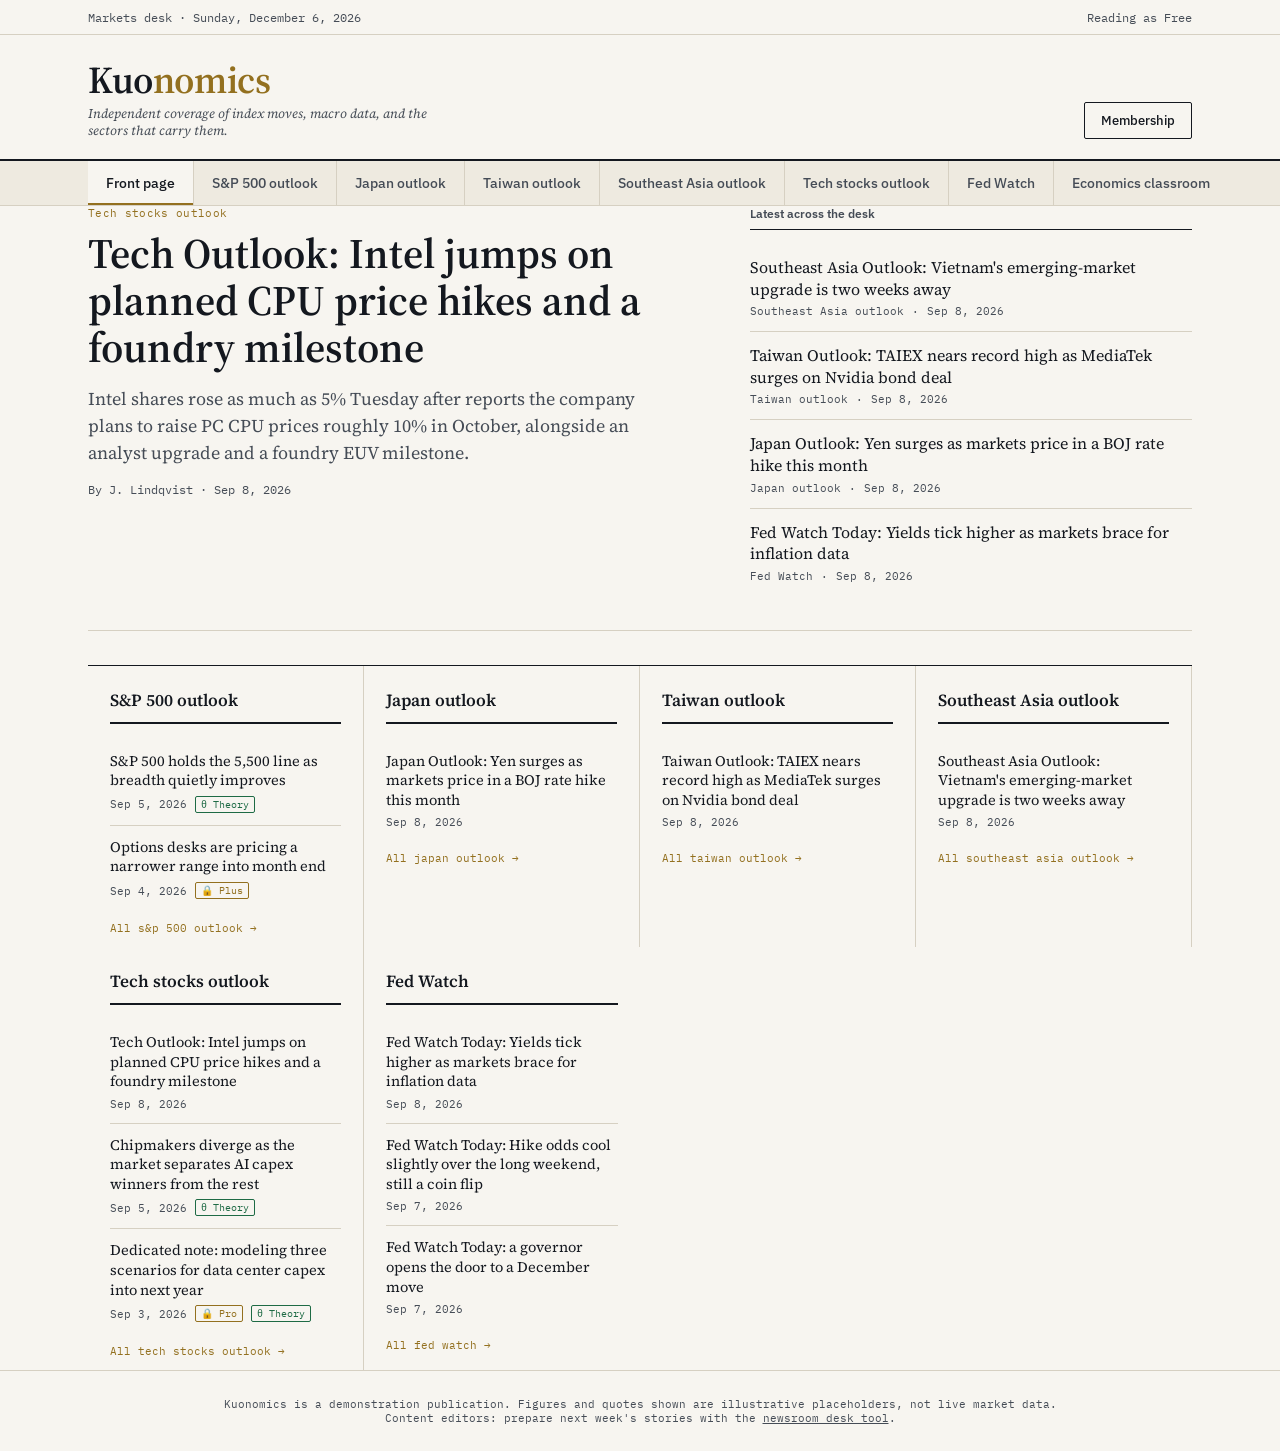
==== index.html @ 68ad66d8 "show the stock price for a company" ====
<!DOCTYPE html>
<html lang="en">
<head>
<meta charset="UTF-8">
<meta name="viewport" content="width=device-width, initial-scale=1.0">
<title>Kuonomics — Markets &amp; Macro</title>
<link rel="preconnect" href="https://fonts.googleapis.com">
<link href="https://fonts.googleapis.com/css2?family=Source+Serif+4:ital,opsz,wght@0,8..60,400;0,8..60,500;0,8..60,600;1,8..60,400&family=IBM+Plex+Sans:wght@400;500;600&family=IBM+Plex+Mono:wght@400;500&display=swap" rel="stylesheet">
<link rel="stylesheet" href="assets/css/styles.css">
</head>
<body>
<div class="topline">
  <div class="wrap">
    <span id="clockLine">Markets desk</span>
    <span id="memberLine">Reading as Free</span>
  </div>
</div>
<header class="masthead">
  <div class="wrap">
    <div>
      <div class="wordmark" onclick="goHome()">Kuo<span>nomics</span></div>
      <div class="tagline">Independent coverage of index moves, macro data, and the sectors that carry them.</div>
    </div>
    <div class="mast-actions">
      <button class="btn" onclick="goView('membership')">Membership</button>
    </div>
  </div>
</header>
<nav class="sections">
  <div class="wrap" id="sectionNav"></div>
</nav>
<main class="wrap" id="app"></main>
<footer>
  Kuonomics is a demonstration publication. Figures and quotes shown are illustrative placeholders, not live market data.
  <br>Content editors: prepare next week's stories with the <a href="admin/index.html">newsroom desk tool</a>.
</footer>
<script src="assets/js/config.js"></script>
<script src="assets/js/theories.js"></script>
<script src="assets/js/content.js"></script>
<script src="assets/js/utils.js"></script>
<script src="assets/js/fed-history-data.js"></script>
<script src="assets/js/sp500-history-data.js"></script>
<script src="assets/js/market-history-data.js"></script>
<script src="assets/js/charts.js"></script>
<script src="assets/js/render.js"></script>
<script src="assets/js/app.js"></script>
</body>
</html>
---- assets/css/styles.css ----
:root{
    --ink:#14181F;
    --ink-soft:#454C56;
    --paper:#F7F5F0;
    --paper-dim:#EEEAE0;
    --rule:#D6D0C2;
    --gain:#1E6B45;
    --loss:#A93A2E;
    --gold:#93701F;
    --gold-fill:#F1E4C2;
    --font-serif:'Source Serif 4', Georgia, serif;
    --font-sans:'IBM Plex Sans', -apple-system, sans-serif;
    --font-mono:'IBM Plex Mono', monospace;
  }
  *{box-sizing:border-box;}
  html{scroll-behavior:smooth;}
  body{
    margin:0;
    background:var(--paper);
    color:var(--ink);
    font-family:var(--font-sans);
    -webkit-font-smoothing:antialiased;
  }
  a{color:inherit;}
  ::selection{background:var(--gold-fill); color:var(--ink);}
  @media (prefers-reduced-motion: reduce){
    *{animation-duration:0.001ms !important; transition-duration:0.001ms !important;}
  }

  .wrap{max-width:1160px; margin:0 auto; padding:0 28px;}

  /* ---- masthead ---- */
  .topline{
    border-bottom:1px solid var(--rule);
    font-family:var(--font-mono);
    font-size:12px;
    color:var(--ink-soft);
  }
  .topline .wrap{display:flex; justify-content:space-between; align-items:center; height:34px;}
  .masthead{
    border-bottom:2px solid var(--ink);
    padding:26px 0 20px;
  }
  .masthead .wrap{display:flex; justify-content:space-between; align-items:flex-end; gap:24px; flex-wrap:wrap;}
  .wordmark{
    font-family:var(--font-serif);
    font-weight:600;
    font-size:38px;
    letter-spacing:-0.01em;
    line-height:1;
    cursor:pointer;
  }
  .wordmark span{color:var(--gold);}
  .tagline{
    font-size:13px;
    color:var(--ink-soft);
    margin-top:6px;
    max-width:360px;
    font-style:italic;
    font-family:var(--font-serif);
  }
  .mast-actions{display:flex; gap:10px; align-items:center;}
  .btn{
    font-family:var(--font-sans);
    font-size:13px;
    font-weight:500;
    padding:9px 16px;
    border:1px solid var(--ink);
    background:transparent;
    color:var(--ink);
    cursor:pointer;
    border-radius:2px;
  }
  .btn:hover{background:var(--ink); color:var(--paper);}
  .btn.solid{background:var(--ink); color:var(--paper);}
  .btn.solid:hover{background:var(--ink-soft);}
  .btn.gold{border-color:var(--gold); color:var(--gold);}
  .btn.gold:hover{background:var(--gold); color:var(--paper);}
  .btn:focus-visible, a:focus-visible, select:focus-visible, input:focus-visible, textarea:focus-visible{
    outline:2px solid var(--gold); outline-offset:2px;
  }

  /* ---- nav ---- */
  nav.sections{
    border-bottom:1px solid var(--rule);
    background:var(--paper-dim);
  }
  nav.sections .wrap{display:flex; gap:0; overflow-x:auto;}
  nav.sections button{
    font-family:var(--font-sans);
    font-size:13.5px;
    font-weight:500;
    color:var(--ink-soft);
    background:none;
    border:none;
    border-right:1px solid var(--rule);
    padding:13px 18px;
    cursor:pointer;
    white-space:nowrap;
  }
  nav.sections button:last-child{border-right:none;}
  nav.sections button:hover{color:var(--ink); background:var(--paper);}
  nav.sections button.active{color:var(--ink); background:var(--paper); box-shadow:inset 0 -2px 0 var(--gold);}

  main{padding:36px 0 80px;}

  /* ---- hero ---- */
  .hero{
    display:grid;
    grid-template-columns:1.4fr 1fr;
    gap:44px;
    padding-bottom:34px;
    border-bottom:1px solid var(--rule);
    margin-bottom:34px;
  }
  .kicker{
    font-family:var(--font-mono);
    font-size:11px;
    letter-spacing:0.03em;
    color:var(--gold);
    margin-bottom:10px;
  }
  .hero h1{
    font-family:var(--font-serif);
    font-size:42px;
    line-height:1.12;
    font-weight:600;
    margin:0 0 14px;
    cursor:pointer;
  }
  .hero h1:hover{text-decoration:underline; text-decoration-color:var(--rule);}
  .dek{
    font-family:var(--font-serif);
    font-size:18px;
    line-height:1.5;
    color:var(--ink-soft);
    margin:0 0 16px;
    max-width:62ch;
  }
  .byline{
    font-family:var(--font-mono);
    font-size:11.5px;
    color:var(--ink-soft);
  }
  .side-list{display:flex; flex-direction:column;}
  .side-list h2{
    font-family:var(--font-sans);
    font-size:12px;
    font-weight:600;
    color:var(--ink-soft);
    margin:0 0 14px;
    padding-bottom:8px;
    border-bottom:1px solid var(--ink);
  }
  .side-item{
    padding:13px 0;
    border-bottom:1px solid var(--rule);
    cursor:pointer;
  }
  .side-item:last-child{border-bottom:none;}
  .side-item .headline{
    font-family:var(--font-serif);
    font-size:16px;
    line-height:1.35;
    margin:0 0 4px;
  }
  .side-item:hover .headline{text-decoration:underline; text-decoration-color:var(--rule);}
  .meta-row{display:flex; align-items:center; gap:8px; font-family:var(--font-mono); font-size:10.5px; color:var(--ink-soft);}

  .lock-tag{
    display:inline-flex; align-items:center; gap:4px;
    font-family:var(--font-mono); font-size:10px;
    color:var(--gold); border:1px solid var(--gold); border-radius:2px;
    padding:1px 5px;
  }

  /* ---- section grid ---- */
  .section-grid{
    display:grid;
    grid-template-columns:repeat(4, 1fr);
    gap:0;
    border-top:1px solid var(--ink);
  }
  .section-col{
    padding:22px 22px 8px;
    border-right:1px solid var(--rule);
  }
  .section-col:last-child{border-right:none;}
  .section-col h3{
    font-family:var(--font-serif);
    font-size:17px;
    font-weight:600;
    margin:0 0 16px;
    padding-bottom:10px;
    border-bottom:2px solid var(--ink);
    cursor:pointer;
  }
  .section-col h3:hover{color:var(--gold);}
  .col-item{padding:12px 0; border-bottom:1px solid var(--rule); cursor:pointer;}
  .col-item:last-of-type{border-bottom:none;}
  .col-item .headline{font-family:var(--font-serif); font-size:14.5px; line-height:1.35; margin:0 0 5px;}
  .col-item:hover .headline{text-decoration:underline; text-decoration-color:var(--rule);}
  .empty-note{font-size:12.5px; color:var(--ink-soft); font-style:italic; padding:6px 0 14px;}
  .see-all{
    font-family:var(--font-mono); font-size:11px; color:var(--gold);
    background:none; border:none; cursor:pointer; padding:10px 0 4px; text-align:left;
  }

  /* ---- article view ---- */
  .article-view{max-width:700px; margin:0 auto;}
  .back-link{
    font-family:var(--font-mono); font-size:12px; color:var(--ink-soft);
    background:none; border:none; cursor:pointer; padding:0 0 22px; display:block;
  }
  .back-link:hover{color:var(--ink);}
  .article-view h1{
    font-family:var(--font-serif); font-size:36px; line-height:1.18; font-weight:600; margin:0 0 14px;
  }
  .article-view .dek{font-size:19px; margin-bottom:18px;}
  .article-view .byline{padding-bottom:20px; border-bottom:1px solid var(--rule); margin-bottom:26px;}
  .article-body{
    font-family:var(--font-serif); font-size:17px; line-height:1.7; color:var(--ink);
  }
  .article-body p{margin:0 0 18px;}
  .paywall{
    margin-top:20px; padding:28px 26px; background:var(--paper-dim);
    border:1px solid var(--rule); border-left:3px solid var(--gold);
  }
  .paywall h4{font-family:var(--font-serif); font-size:19px; margin:0 0 8px;}
  .paywall p{font-size:14px; color:var(--ink-soft); margin:0 0 16px; line-height:1.5;}

  .theory-tag{
    display:inline-flex; align-items:center; gap:4px;
    font-family:var(--font-mono); font-size:10px;
    color:var(--gain); border:1px solid var(--gain); border-radius:2px;
    padding:1px 5px;
  }
  .theory-block{margin-top:28px; padding-top:24px; border-top:1px dashed var(--rule);}
  .theory-toggle{
    display:flex; align-items:center; gap:10px;
    font-family:var(--font-sans); font-size:13.5px; font-weight:500;
    background:var(--paper-dim); border:1px solid var(--ink); color:var(--ink);
    padding:12px 16px; cursor:pointer; width:100%; text-align:left; border-radius:2px;
  }
  .theory-toggle:hover{background:var(--gold-fill);}
  .theory-toggle .caret{margin-left:auto; font-family:var(--font-mono); font-size:12px; color:var(--ink-soft);}
  .theory-toggle .label-name{color:var(--gold); font-family:var(--font-serif); font-style:italic;}
  .theory-panel{
    border:1px solid var(--ink); border-top:none; padding:22px 22px 24px;
    background:var(--paper);
  }
  .theory-panel .eyebrow{font-family:var(--font-mono); font-size:10.5px; color:var(--gold); margin:0 0 6px;}
  .theory-panel h4{font-family:var(--font-serif); font-size:20px; margin:0 0 14px;}
  .theory-panel .theory-body{font-family:var(--font-serif); font-size:15.5px; line-height:1.65; color:var(--ink);}
  .theory-panel .theory-body p{margin:0 0 14px;}
  .theory-panel .theory-body p:last-child{margin-bottom:0;}
  .theory-graph{background:var(--paper-dim); border:1px solid var(--rule); padding:12px 12px 4px; margin:2px 0 4px;}
  .theory-graph svg{width:100%; height:auto; display:block; max-width:440px; margin:0 auto;}
  .theory-caption{font-family:var(--font-mono); font-size:11px; color:var(--ink-soft); margin:8px 0 18px; line-height:1.5;}

  /* ---- economics classroom ---- */
  .classroom-list{max-width:960px;}
  .classroom-row{
    display:flex;
    align-items:flex-start;
    gap:28px;
    border-top:1px dashed var(--rule);
    padding-top:22px;
    margin-top:22px;
  }
  .classroom-row:first-child{border-top:none; padding-top:0; margin-top:0;}
  .classroom-row .classroom-item.theory-block{
    flex:1;
    min-width:0;
    margin-top:0;
    padding-top:0;
    border-top:none;
  }
  .classroom-apps{
    width:220px;
    flex-shrink:0;
    padding-top:2px;
  }
  .classroom-apps .apps-label{
    font-family:var(--font-mono);
    font-size:10.5px;
    letter-spacing:0.03em;
    text-transform:uppercase;
    color:var(--gold);
    margin:0 0 8px;
  }
  .classroom-apps ul{
    margin:0;
    padding-left:16px;
    font-family:var(--font-sans);
    font-size:13px;
    color:var(--ink-soft);
    line-height:1.5;
  }
  .classroom-apps li{margin-bottom:4px;}
  .classroom-apps li:last-child{margin-bottom:0;}
  @media (max-width:720px){
    .classroom-row{flex-direction:column; gap:14px;}
    .classroom-apps{width:100%;}
  }

  /* ---- membership ---- */
  .membership{border-top:2px solid var(--ink); margin-top:56px; padding-top:40px;}
  .membership .section-head{margin-bottom:28px;}
  .section-head .kicker{margin-bottom:6px;}
  .section-head h2{font-family:var(--font-serif); font-size:30px; font-weight:600; margin:0 0 8px;}
  .section-head p{font-family:var(--font-serif); font-size:16px; color:var(--ink-soft); max-width:60ch; margin:0;}

  .ledger{border:1px solid var(--ink); border-collapse:collapse; width:100%; margin-top:8px;}
  .ledger th, .ledger td{border:1px solid var(--rule); padding:14px 18px; text-align:left; vertical-align:top;}
  .ledger thead th{
    border-top:none; border-bottom:2px solid var(--ink); background:var(--paper-dim);
    font-family:var(--font-sans); font-size:13px;
  }
  .tier-name{font-family:var(--font-serif); font-size:20px; font-weight:600; margin:0 0 4px;}
  .tier-price{font-family:var(--font-mono); font-size:22px; color:var(--gold); margin:0 0 2px;}
  .tier-price small{font-size:12px; color:var(--ink-soft); font-family:var(--font-sans);}
  .ledger td.feat{font-family:var(--font-sans); font-size:13.5px; color:var(--ink-soft); white-space:nowrap;}
  .ledger td.check{font-family:var(--font-mono); font-size:14px; text-align:center;}
  .yes{color:var(--gain);}
  .no{color:var(--rule);}
  .tier-cta{margin-top:6px;}
  .current-badge{
    display:inline-block; font-family:var(--font-mono); font-size:10.5px;
    color:var(--gain); border:1px solid var(--gain); border-radius:2px; padding:2px 6px; margin-top:8px;
  }

  /* ---- admin ---- */
  .admin-toggle-row{border-top:1px solid var(--rule); margin-top:60px; padding:22px 0; text-align:center;}
  .admin-toggle-row button{
    font-family:var(--font-mono); font-size:12px; color:var(--ink-soft);
    background:none; border:none; cursor:pointer;
  }
  .admin-toggle-row button:hover{color:var(--ink);}

  .newsroom{
    border-top:2px solid var(--ink); border-bottom:2px solid var(--ink);
    background:var(--paper-dim); margin-top:0; padding:34px 0 44px;
  }
  .newsroom h2{font-family:var(--font-serif); font-size:24px; margin:0 0 4px;}
  .newsroom .sub{font-size:13px; color:var(--ink-soft); margin:0 0 26px;}
  .desk-grid{display:grid; grid-template-columns:1fr 1fr; gap:36px; align-items:start;}
  .field{margin-bottom:16px;}
  .field label{display:block; font-family:var(--font-mono); font-size:11px; color:var(--ink-soft); margin-bottom:6px;}
  .field input, .field select, .field textarea{
    width:100%; font-family:var(--font-sans); font-size:14px; padding:9px 10px;
    border:1px solid var(--ink); background:var(--paper); color:var(--ink); border-radius:2px;
  }
  .field textarea{resize:vertical; font-family:var(--font-serif); font-size:15px; line-height:1.5;}
  .field-row{display:flex; gap:14px;}
  .field-row .field{flex:1;}
  .desk-list{}
  .desk-list h3{font-family:var(--font-sans); font-size:13px; margin:0 0 12px; color:var(--ink-soft);}
  .desk-row{
    display:flex; justify-content:space-between; align-items:flex-start; gap:12px;
    padding:11px 0; border-bottom:1px solid var(--rule);
  }
  .desk-row .info{font-size:13.5px;}
  .desk-row .info .h{font-family:var(--font-serif); font-size:15px; margin:0 0 3px;}
  .desk-row .info .m{font-family:var(--font-mono); font-size:10.5px; color:var(--ink-soft);}
  .desk-row .actions{display:flex; gap:6px; flex-shrink:0;}
  .mini-btn{
    font-family:var(--font-mono); font-size:10.5px; background:none; cursor:pointer;
    border:1px solid var(--ink-soft); color:var(--ink-soft); padding:4px 8px; border-radius:2px;
  }
  .mini-btn:hover{border-color:var(--ink); color:var(--ink);}
  .mini-btn.danger:hover{border-color:var(--loss); color:var(--loss);}
  .form-msg{font-family:var(--font-mono); font-size:11.5px; color:var(--gain); min-height:16px; margin-top:2px;}

  footer{border-top:1px solid var(--rule); padding:26px 0; font-family:var(--font-mono); font-size:11px; color:var(--ink-soft); text-align:center;}

  @media (max-width:880px){
    .hero{grid-template-columns:1fr;}
    .section-grid{grid-template-columns:1fr 1fr;}
    .section-col{border-bottom:1px solid var(--rule);}
    .desk-grid{grid-template-columns:1fr;}
    .ledger{font-size:13px;}
  }
  @media (max-width:560px){
    .section-grid{grid-template-columns:1fr;}
    .wordmark{font-size:30px;}
    .hero h1{font-size:30px;}
    .field-row{flex-direction:column;}
    .ledger td.feat{white-space:normal;}
  }
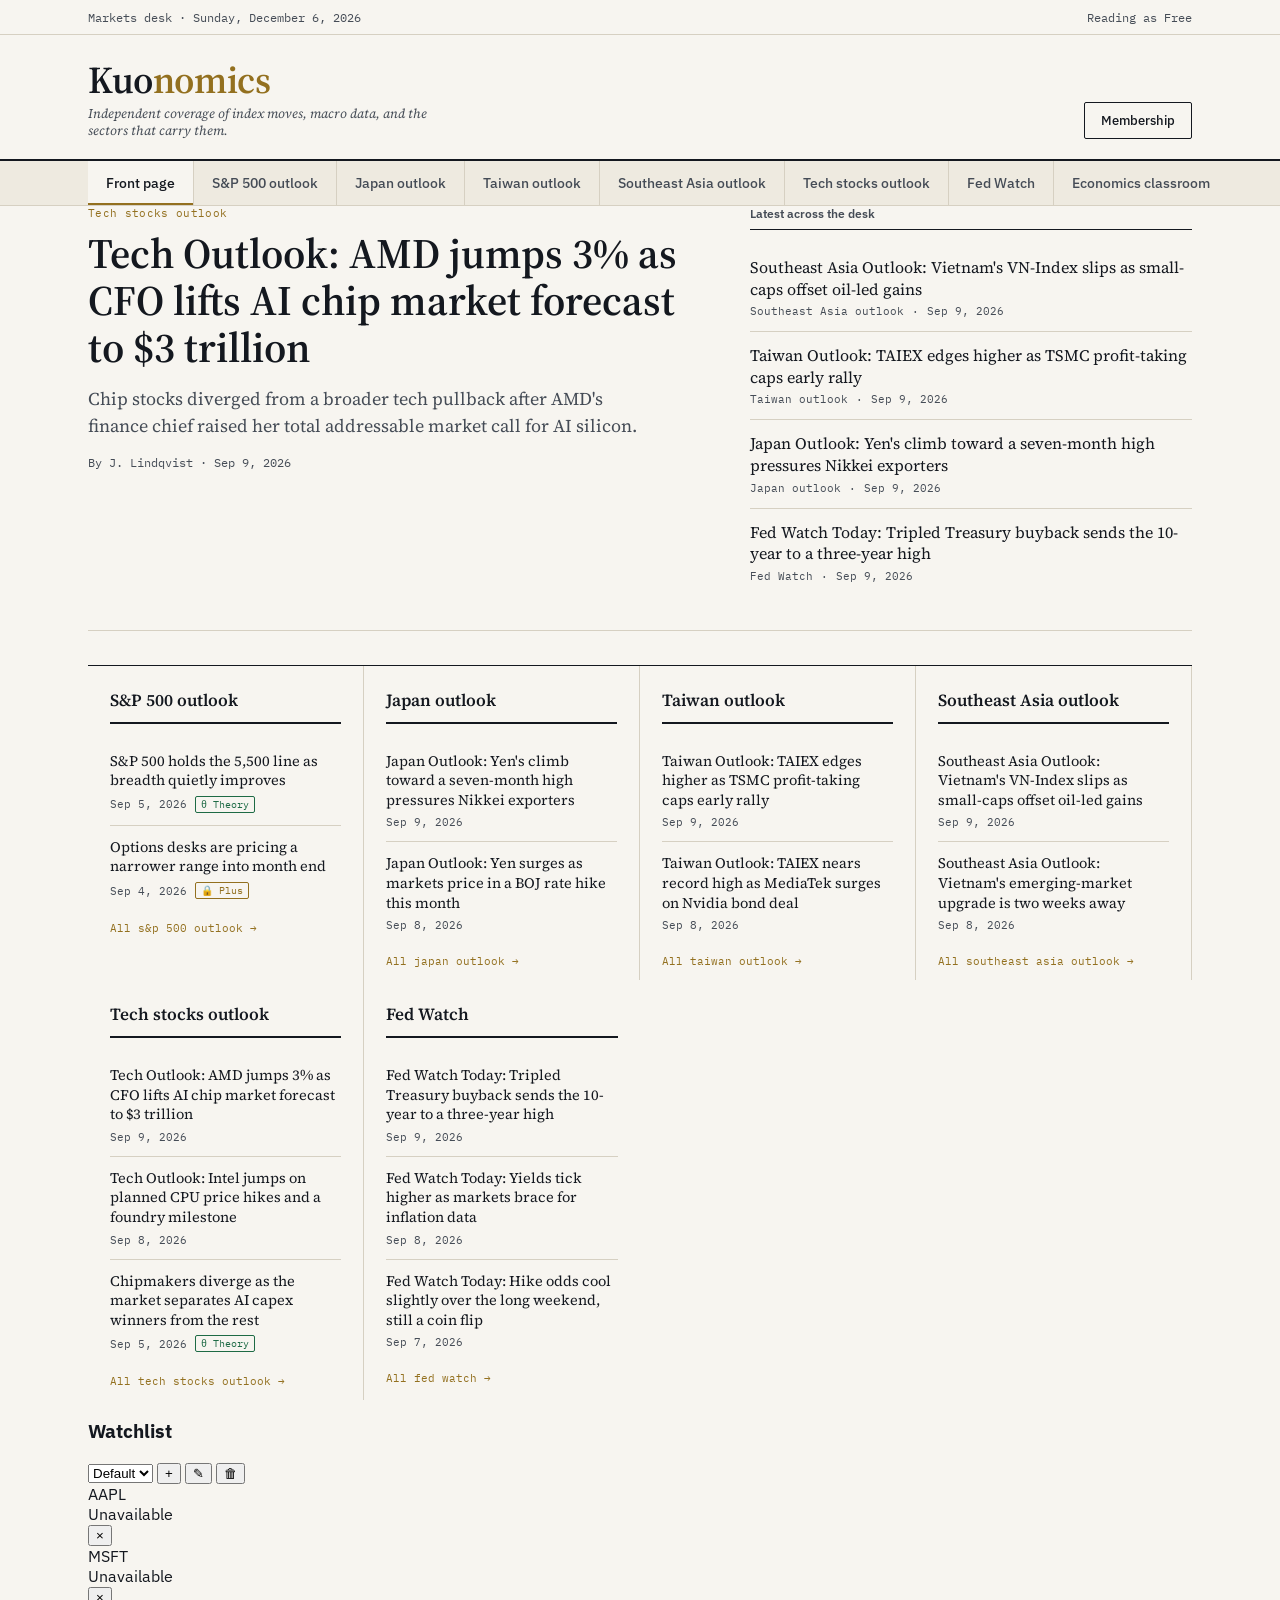
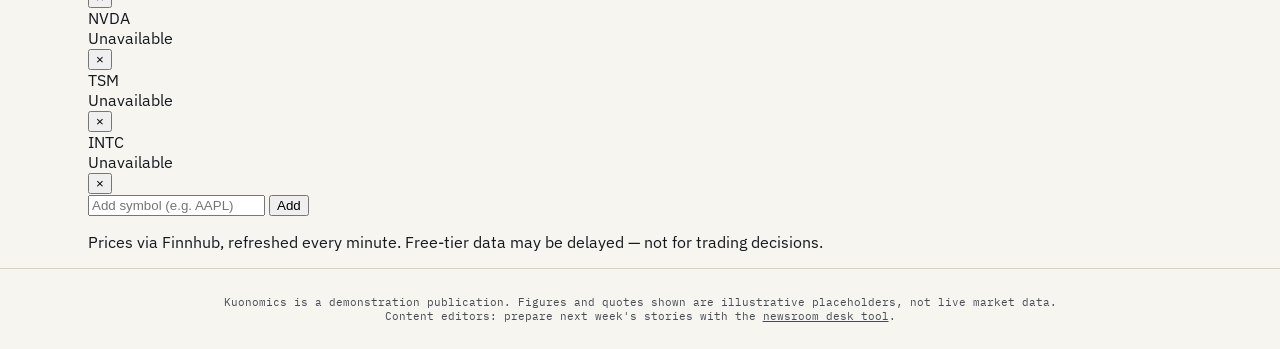
==== commit 0da540a7: "watchlist" ====
--- a/index.html
+++ b/index.html
@@ -42,6 +42,7 @@
 <script src="assets/js/sp500-history-data.js"></script>
 <script src="assets/js/market-history-data.js"></script>
 <script src="assets/js/charts.js"></script>
+<script src="assets/js/watchlist.js"></script>
 <script src="assets/js/render.js"></script>
 <script src="assets/js/app.js"></script>
 </body>
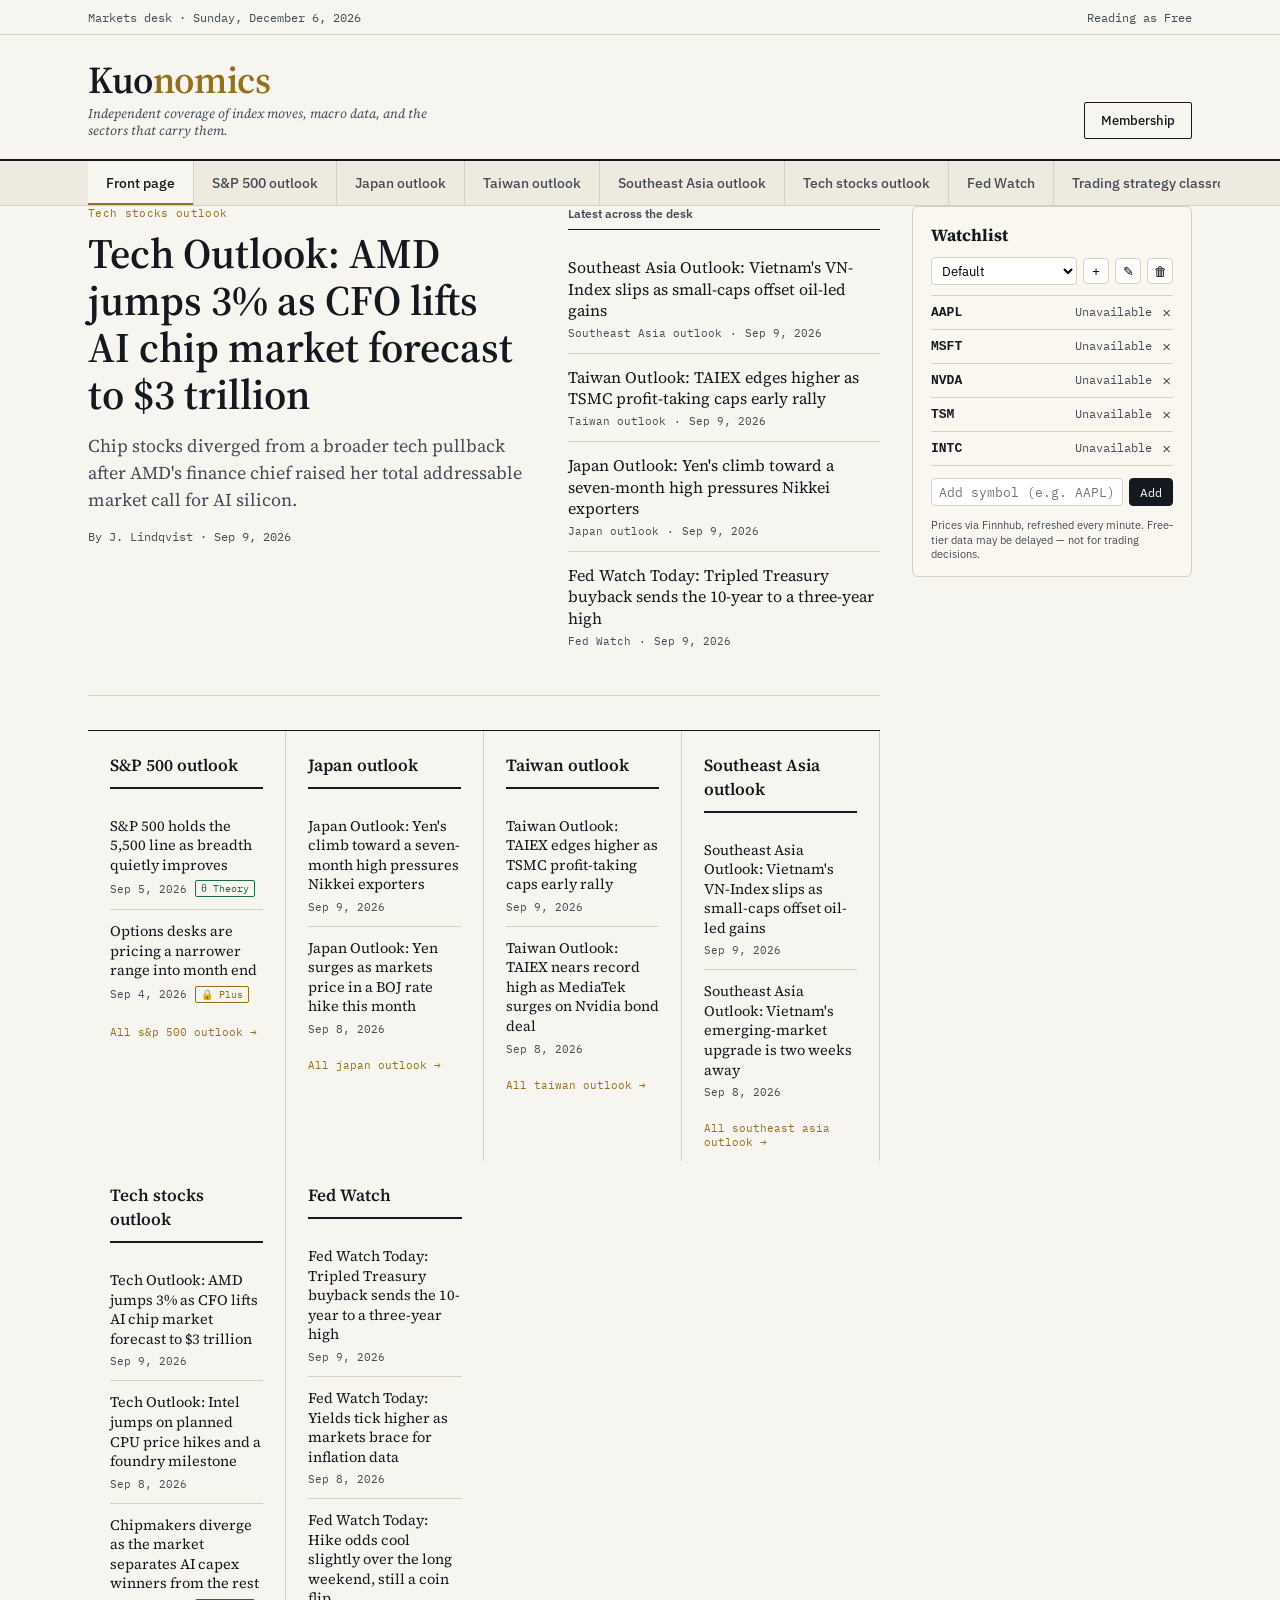
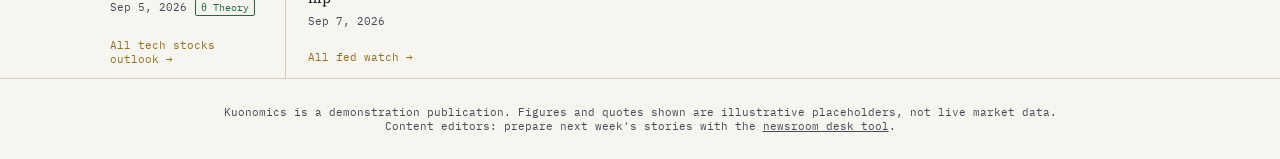
==== commit 581cb6a8: "trading strategies" ====
--- a/index.html
+++ b/index.html
@@ -36,6 +36,7 @@
 </footer>
 <script src="assets/js/config.js"></script>
 <script src="assets/js/theories.js"></script>
+<script src="assets/js/strategies.js"></script>
 <script src="assets/js/content.js"></script>
 <script src="assets/js/utils.js"></script>
 <script src="assets/js/fed-history-data.js"></script>
--- a/assets/css/styles.css
+++ b/assets/css/styles.css
@@ -259,6 +259,18 @@
   .theory-caption{font-family:var(--font-mono); font-size:11px; color:var(--ink-soft); margin:8px 0 18px; line-height:1.5;}
 
   /* ---- economics classroom ---- */
+  .classroom-category{
+    font-family:var(--font-sans);
+    font-size:13px;
+    font-weight:600;
+    letter-spacing:0.03em;
+    text-transform:uppercase;
+    color:var(--ink-soft);
+    margin:36px 0 14px;
+    padding-bottom:8px;
+    border-bottom:2px solid var(--ink);
+  }
+  .classroom-category:first-child{margin-top:0;}
   .classroom-list{max-width:960px;}
   .classroom-row{
     display:flex;
@@ -388,3 +400,180 @@
     .field-row{flex-direction:column;}
     .ledger td.feat{white-space:normal;}
   }
+/* Watchlist panel — append to assets/css/styles.css */
+
+.home-layout {
+  display: flex;
+  gap: 32px;
+  align-items: flex-start;
+}
+
+.home-main {
+  flex: 1;
+  min-width: 0; /* prevents flex children from overflowing on long content */
+}
+
+.watchlist-panel {
+  width: 280px;
+  flex-shrink: 0;
+  border: 1px solid var(--rule, #e3ddd2);
+  border-radius: 6px;
+  background: var(--panel-bg, #faf7f0);
+  padding: 16px 18px 14px;
+  position: sticky;
+  top: 20px;
+}
+
+@media (max-width: 900px) {
+  .home-layout {
+    flex-direction: column;
+  }
+  .watchlist-panel {
+    width: 100%;
+    position: static;
+  }
+}
+
+.watchlist-header h3 {
+  font-family: var(--font-serif, serif);
+  font-size: 17px;
+  margin: 0 0 10px;
+}
+
+.watchlist-controls {
+  display: flex;
+  align-items: center;
+  gap: 6px;
+  margin-bottom: 10px;
+}
+
+.watchlist-controls select {
+  flex: 1;
+  min-width: 0;
+  font-family: var(--font-sans, sans-serif);
+  font-size: 12.5px;
+  padding: 4px 6px;
+  border: 1px solid var(--rule, #e3ddd2);
+  border-radius: 4px;
+  background: #fff;
+}
+
+.watchlist-icon-btn {
+  font-size: 13px;
+  width: 26px;
+  height: 26px;
+  border: 1px solid var(--rule, #e3ddd2);
+  border-radius: 4px;
+  background: #fff;
+  cursor: pointer;
+  flex-shrink: 0;
+}
+
+.watchlist-icon-btn:hover {
+  background: var(--rule, #e3ddd2);
+}
+
+.watchlist-rows {
+  border-top: 1px solid var(--rule, #e3ddd2);
+}
+
+.watchlist-row {
+  display: flex;
+  align-items: center;
+  justify-content: space-between;
+  gap: 8px;
+  padding: 9px 0;
+  border-bottom: 1px solid var(--rule, #e3ddd2);
+}
+
+.watchlist-symbol {
+  font-family: var(--font-mono, monospace);
+  font-size: 13px;
+  font-weight: 600;
+  flex-shrink: 0;
+}
+
+.watchlist-quote {
+  flex: 1;
+  text-align: right;
+  font-family: var(--font-mono, monospace);
+  font-size: 12px;
+  display: flex;
+  flex-direction: column;
+  align-items: flex-end;
+  line-height: 1.3;
+}
+
+.watchlist-price {
+  color: var(--ink, #2b2b28);
+}
+
+.watchlist-change {
+  font-size: 11px;
+}
+
+.watchlist-change.up { color: #2f6b4f; }
+.watchlist-change.down { color: #a8412f; }
+.watchlist-change.flat { color: var(--ink-soft, #7a7264); }
+
+.watchlist-loading,
+.watchlist-error {
+  font-size: 11.5px;
+  color: var(--ink-soft, #7a7264);
+}
+
+.watchlist-remove {
+  border: none;
+  background: none;
+  color: var(--ink-soft, #9a917f);
+  cursor: pointer;
+  font-size: 15px;
+  line-height: 1;
+  padding: 0 2px;
+  flex-shrink: 0;
+}
+
+.watchlist-remove:hover {
+  color: #a8412f;
+}
+
+.watchlist-empty {
+  padding: 14px 0;
+  font-size: 12.5px;
+  color: var(--ink-soft, #7a7264);
+  font-style: italic;
+}
+
+.watchlist-add {
+  display: flex;
+  gap: 6px;
+  margin-top: 12px;
+}
+
+.watchlist-add input {
+  flex: 1;
+  min-width: 0;
+  font-family: var(--font-mono, monospace);
+  font-size: 12.5px;
+  padding: 5px 7px;
+  border: 1px solid var(--rule, #e3ddd2);
+  border-radius: 4px;
+}
+
+.watchlist-add button {
+  font-family: var(--font-sans, sans-serif);
+  font-size: 12px;
+  padding: 5px 10px;
+  border: 1px solid var(--ink, #2b2b28);
+  border-radius: 4px;
+  background: var(--ink, #2b2b28);
+  color: #fff;
+  cursor: pointer;
+}
+
+.watchlist-disclaimer {
+  margin: 12px 0 0;
+  font-size: 10.5px;
+  color: var(--ink-soft, #9a917f);
+  line-height: 1.4;
+}
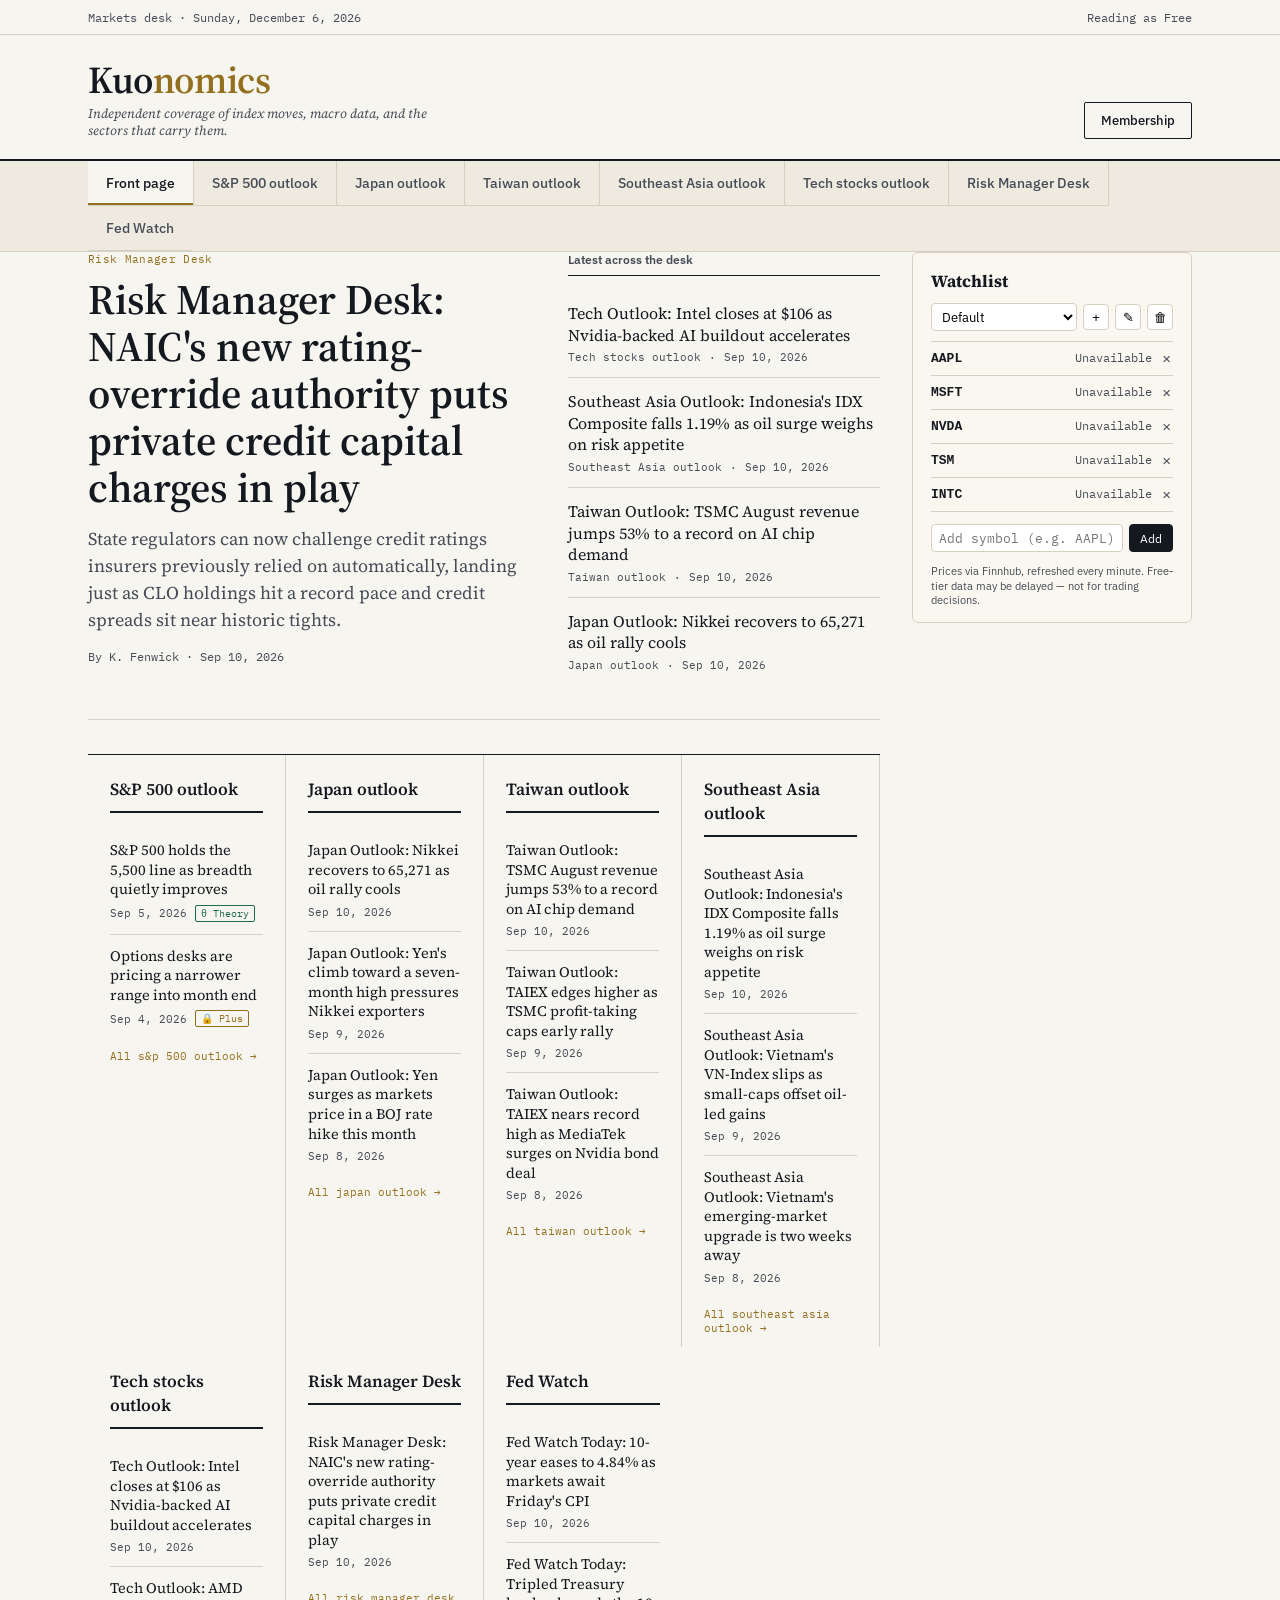
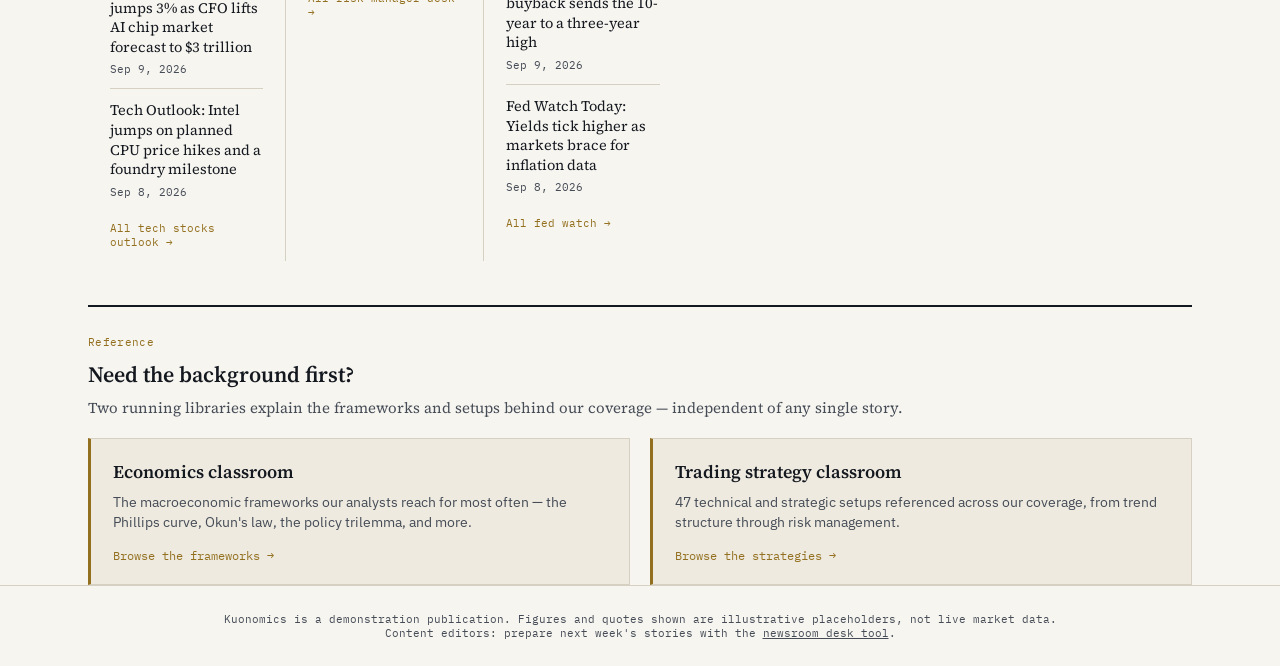
==== commit 8f310121: "risk manager desk" ====
--- a/index.html
+++ b/index.html
@@ -42,6 +42,7 @@
 <script src="assets/js/fed-history-data.js"></script>
 <script src="assets/js/sp500-history-data.js"></script>
 <script src="assets/js/market-history-data.js"></script>
+<script src="assets/js/credit-spread-history-data.js"></script>
 <script src="assets/js/charts.js"></script>
 <script src="assets/js/watchlist.js"></script>
 <script src="assets/js/render.js"></script>
--- a/assets/css/styles.css
+++ b/assets/css/styles.css
@@ -85,7 +85,7 @@
     border-bottom:1px solid var(--rule);
     background:var(--paper-dim);
   }
-  nav.sections .wrap{display:flex; gap:0; overflow-x:auto;}
+  nav.sections .wrap{display:flex; gap:0; flex-wrap:wrap;}
   nav.sections button{
     font-family:var(--font-sans);
     font-size:13.5px;
@@ -94,6 +94,7 @@
     background:none;
     border:none;
     border-right:1px solid var(--rule);
+    border-bottom:1px solid var(--rule);
     padding:13px 18px;
     cursor:pointer;
     white-space:nowrap;
@@ -316,12 +317,35 @@
     .classroom-apps{width:100%;}
   }
 
+  /* ---- classroom promo (bottom of front page) ---- */
+  .classroom-promo{
+    border-top:2px solid var(--ink);
+    margin-top:44px;
+    padding-top:28px;
+  }
+  .classroom-promo-head{margin-bottom:20px;}
+  .classroom-promo-head h3{font-family:var(--font-serif); font-size:22px; font-weight:600; margin:0 0 8px;}
+  .classroom-promo-head p{font-family:var(--font-serif); font-size:15px; color:var(--ink-soft); max-width:none; margin:0;}
+  .classroom-promo-cards{display:grid; grid-template-columns:1fr 1fr; gap:20px;}
+  .classroom-promo-card{
+    border:1px solid var(--rule); border-left:3px solid var(--gold);
+    background:var(--paper-dim); padding:20px 22px; cursor:pointer;
+  }
+  .classroom-promo-card:hover{background:var(--gold-fill);}
+  .classroom-promo-card h4{font-family:var(--font-serif); font-size:18px; font-weight:600; margin:0 0 8px;}
+  .classroom-promo-card p{font-family:var(--font-sans); font-size:13.5px; color:var(--ink-soft); line-height:1.5; margin:0 0 12px;}
+  .classroom-promo-link{font-family:var(--font-mono); font-size:11.5px; color:var(--gold);}
+  @media (max-width:720px){
+    .classroom-promo-cards{grid-template-columns:1fr;}
+  }
+
   /* ---- membership ---- */
   .membership{border-top:2px solid var(--ink); margin-top:56px; padding-top:40px;}
   .membership .section-head{margin-bottom:28px;}
   .section-head .kicker{margin-bottom:6px;}
   .section-head h2{font-family:var(--font-serif); font-size:30px; font-weight:600; margin:0 0 8px;}
   .section-head p{font-family:var(--font-serif); font-size:16px; color:var(--ink-soft); max-width:60ch; margin:0;}
+  .classroom-head p{max-width:960px;}
 
   .ledger{border:1px solid var(--ink); border-collapse:collapse; width:100%; margin-top:8px;}
   .ledger th, .ledger td{border:1px solid var(--rule); padding:14px 18px; text-align:left; vertical-align:top;}
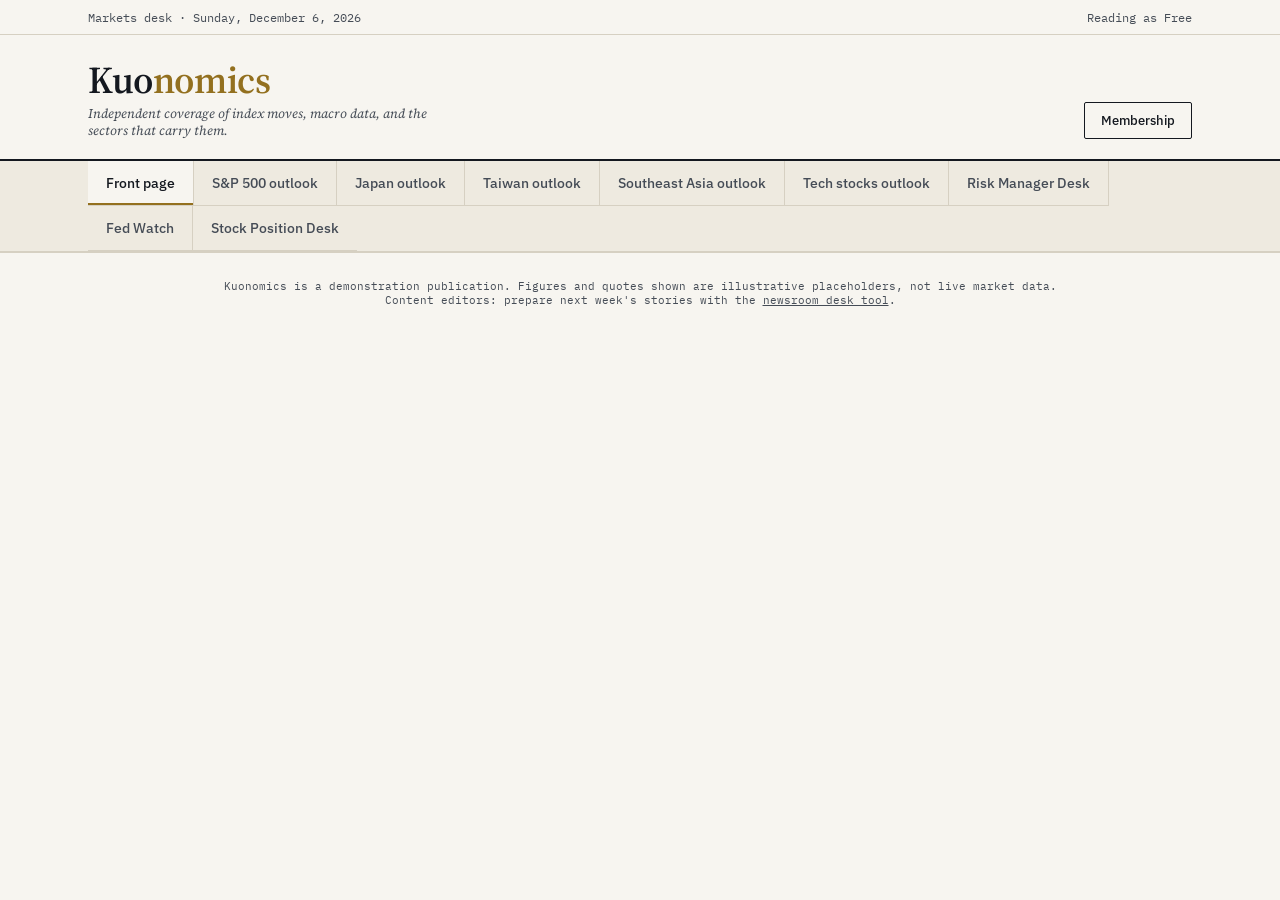
==== commit b385510f: "stock position desk" ====
--- a/index.html
+++ b/index.html
@@ -37,6 +37,7 @@
 <script src="assets/js/config.js"></script>
 <script src="assets/js/theories.js"></script>
 <script src="assets/js/strategies.js"></script>
+<script src="assets/js/position-styles.js"></script>
 <script src="assets/js/content.js"></script>
 <script src="assets/js/utils.js"></script>
 <script src="assets/js/fed-history-data.js"></script>
--- a/assets/css/styles.css
+++ b/assets/css/styles.css
@@ -326,7 +326,7 @@
   .classroom-promo-head{margin-bottom:20px;}
   .classroom-promo-head h3{font-family:var(--font-serif); font-size:22px; font-weight:600; margin:0 0 8px;}
   .classroom-promo-head p{font-family:var(--font-serif); font-size:15px; color:var(--ink-soft); max-width:none; margin:0;}
-  .classroom-promo-cards{display:grid; grid-template-columns:1fr 1fr; gap:20px;}
+  .classroom-promo-cards{display:grid; grid-template-columns:1fr 1fr 1fr; gap:20px;}
   .classroom-promo-card{
     border:1px solid var(--rule); border-left:3px solid var(--gold);
     background:var(--paper-dim); padding:20px 22px; cursor:pointer;
@@ -335,6 +335,9 @@
   .classroom-promo-card h4{font-family:var(--font-serif); font-size:18px; font-weight:600; margin:0 0 8px;}
   .classroom-promo-card p{font-family:var(--font-sans); font-size:13.5px; color:var(--ink-soft); line-height:1.5; margin:0 0 12px;}
   .classroom-promo-link{font-family:var(--font-mono); font-size:11.5px; color:var(--gold);}
+  @media (max-width:960px){
+    .classroom-promo-cards{grid-template-columns:1fr 1fr;}
+  }
   @media (max-width:720px){
     .classroom-promo-cards{grid-template-columns:1fr;}
   }
@@ -601,3 +604,53 @@
   color: var(--ink-soft, #9a917f);
   line-height: 1.4;
 }
+
+/* ---- Stock Position Desk ---- */
+/* One badge color per position style — conservative/income read as
+   low-risk (green), swing as moderate (gold), momentum as elevated
+   risk (outlined red), catalyst as the highest, binary risk (filled
+   red) — same green/gold/red convention the rest of the site uses. */
+.style-tag{
+  display:inline-flex; align-items:center; gap:4px;
+  font-family:var(--font-mono); font-size:10px;
+  border-radius:2px; padding:1px 5px; white-space:nowrap;
+}
+.style-tag.style-core{ color:var(--gain); border:1px solid var(--gain); }
+.style-tag.style-income{ color:var(--gain); border:1px solid var(--gain); }
+.style-tag.style-swing{ color:var(--gold); border:1px solid var(--gold); }
+.style-tag.style-momentum{ color:var(--loss); border:1px solid var(--loss); }
+.style-tag.style-catalyst{ color:var(--paper); background:var(--loss); border:1px solid var(--loss); }
+
+.position-disclaimer{
+  margin:0 0 20px; font-size:11px; color:var(--ink-soft); line-height:1.5;
+}
+
+/* Weekly rankings grid — five cards, one per position style, each a
+   simple ranked table the site owner fills in from their own
+   analysis (state.rankings). */
+.ranking-grid{
+  display:grid; grid-template-columns:repeat(auto-fit, minmax(210px, 1fr));
+  gap:16px; margin-bottom:8px;
+}
+.ranking-card{
+  border:1px solid var(--rule); border-left:3px solid var(--gold);
+  background:var(--paper-dim); padding:16px 16px 10px;
+}
+.ranking-card-head{
+  display:flex; flex-direction:column; align-items:flex-start; gap:6px;
+  margin-bottom:12px; padding-bottom:10px; border-bottom:1px solid var(--rule);
+}
+.ranking-meta{ font-family:var(--font-mono); font-size:10px; color:var(--ink-soft); }
+.ranking-table{ width:100%; border-collapse:collapse; }
+.ranking-table td{
+  font-family:var(--font-sans); font-size:13px; color:var(--ink);
+  padding:7px 4px; vertical-align:top; border-bottom:1px solid var(--rule);
+}
+.ranking-table tr:last-child td{ border-bottom:none; }
+.rank-num{
+  font-family:var(--font-mono); font-size:12px; color:var(--ink-soft);
+  width:20px;
+}
+.rank-ticker{ font-family:var(--font-mono); font-weight:600; white-space:nowrap; }
+.rank-company{ color:var(--ink-soft); }
+.rank-note{ display:block; font-size:11.5px; color:var(--ink-soft); font-style:italic; margin-top:2px; }
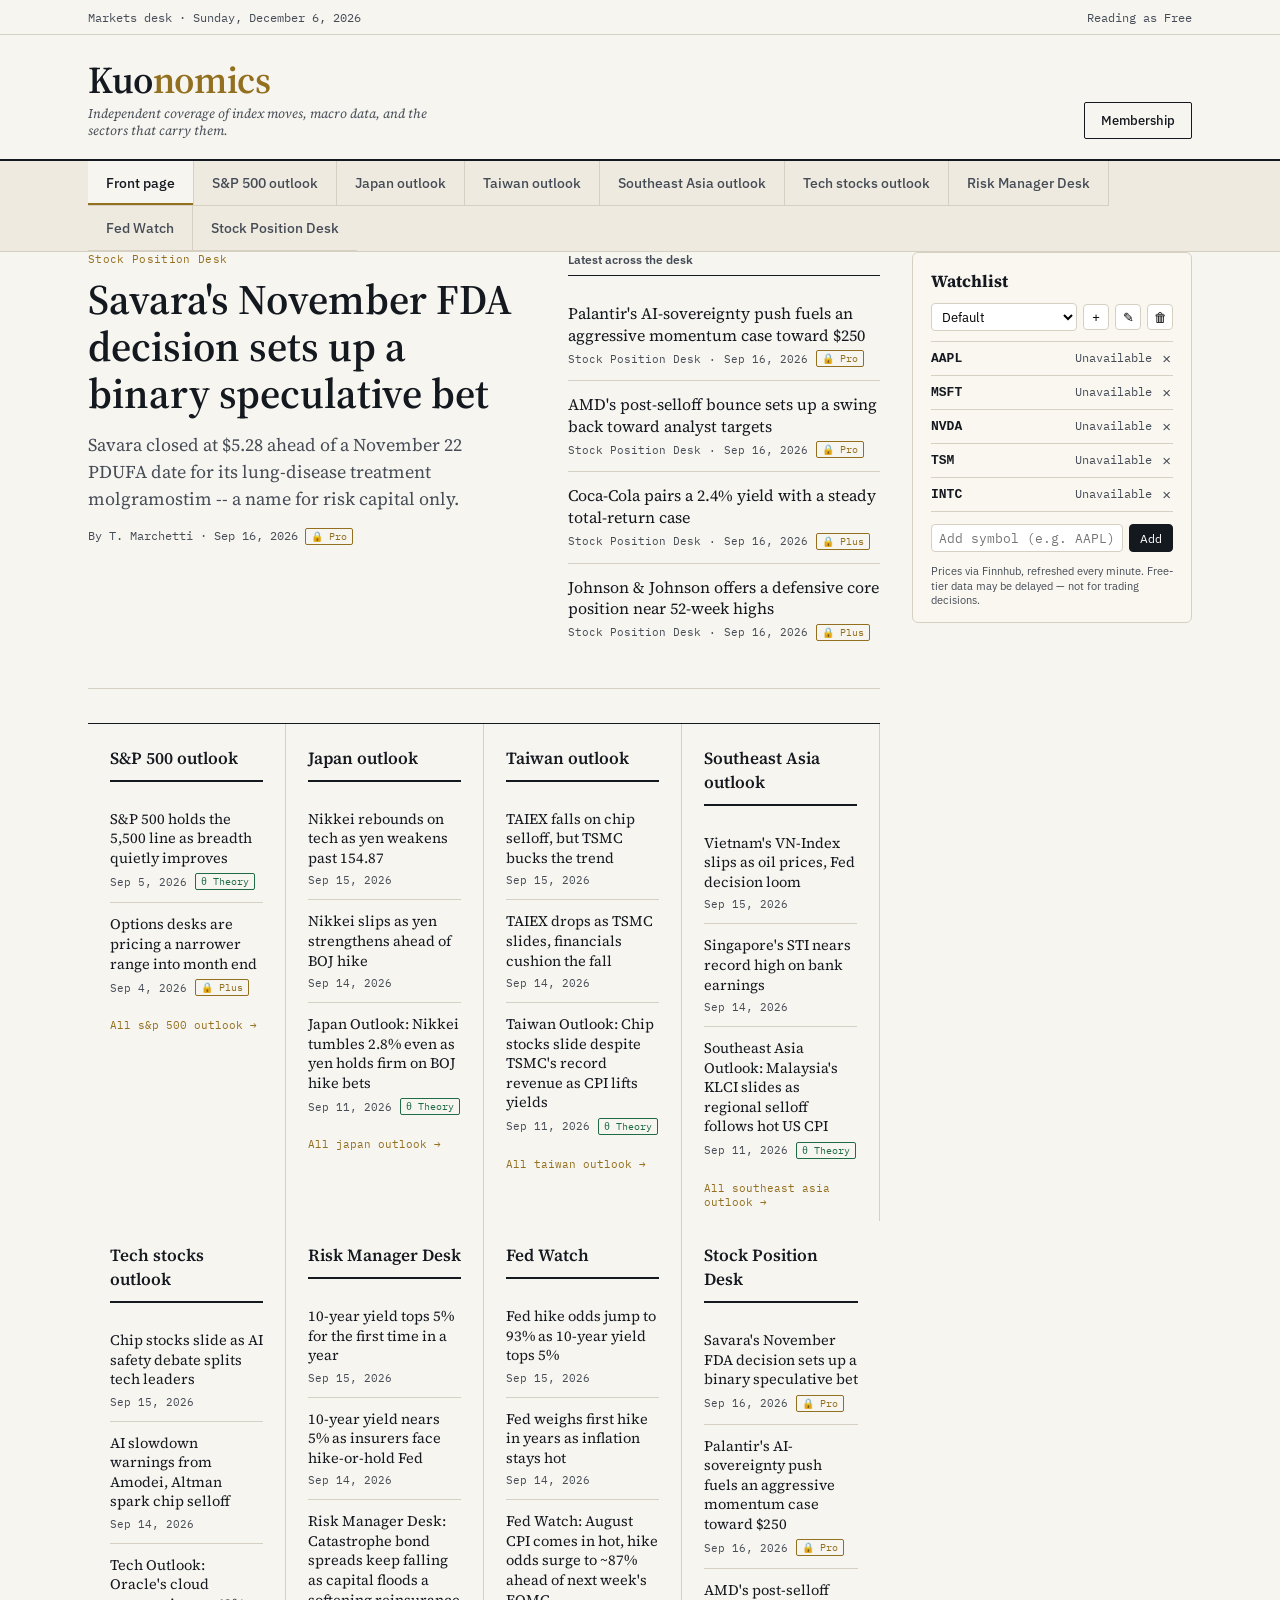
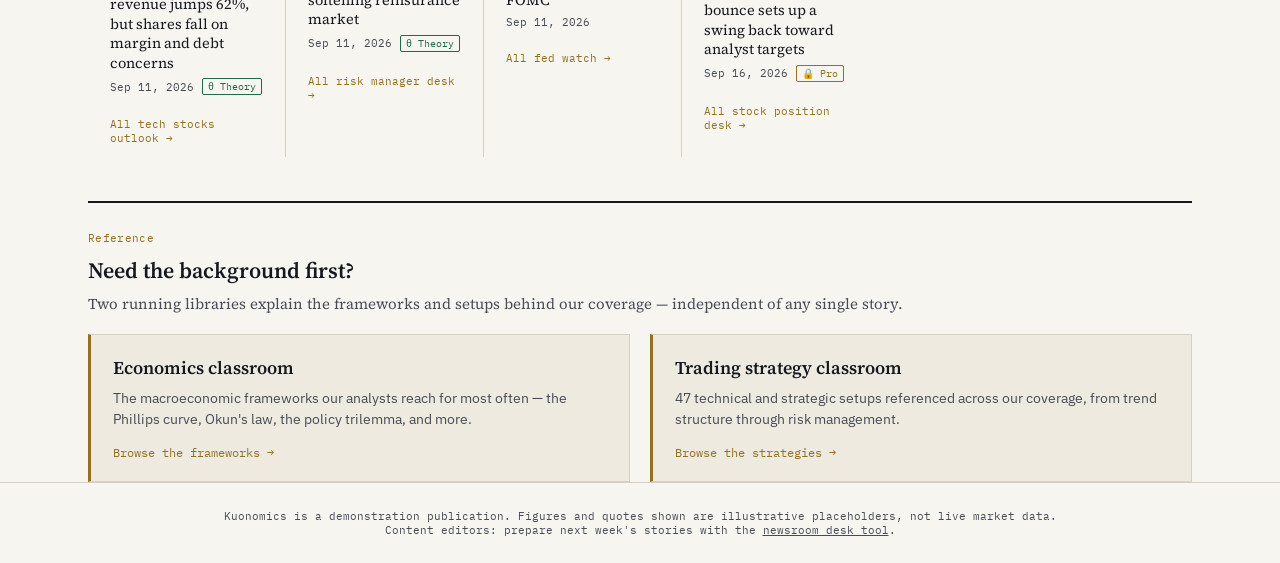
==== commit 582bc6d0: "Revert "stock position desk" This reverts commit b385510fad16d5288a4edecf50bc14610929fecc." ====
--- a/index.html
+++ b/index.html
@@ -37,7 +37,6 @@
 <script src="assets/js/config.js"></script>
 <script src="assets/js/theories.js"></script>
 <script src="assets/js/strategies.js"></script>
-<script src="assets/js/position-styles.js"></script>
 <script src="assets/js/content.js"></script>
 <script src="assets/js/utils.js"></script>
 <script src="assets/js/fed-history-data.js"></script>
--- a/assets/css/styles.css
+++ b/assets/css/styles.css
@@ -326,7 +326,7 @@
   .classroom-promo-head{margin-bottom:20px;}
   .classroom-promo-head h3{font-family:var(--font-serif); font-size:22px; font-weight:600; margin:0 0 8px;}
   .classroom-promo-head p{font-family:var(--font-serif); font-size:15px; color:var(--ink-soft); max-width:none; margin:0;}
-  .classroom-promo-cards{display:grid; grid-template-columns:1fr 1fr 1fr; gap:20px;}
+  .classroom-promo-cards{display:grid; grid-template-columns:1fr 1fr; gap:20px;}
   .classroom-promo-card{
     border:1px solid var(--rule); border-left:3px solid var(--gold);
     background:var(--paper-dim); padding:20px 22px; cursor:pointer;
@@ -335,9 +335,6 @@
   .classroom-promo-card h4{font-family:var(--font-serif); font-size:18px; font-weight:600; margin:0 0 8px;}
   .classroom-promo-card p{font-family:var(--font-sans); font-size:13.5px; color:var(--ink-soft); line-height:1.5; margin:0 0 12px;}
   .classroom-promo-link{font-family:var(--font-mono); font-size:11.5px; color:var(--gold);}
-  @media (max-width:960px){
-    .classroom-promo-cards{grid-template-columns:1fr 1fr;}
-  }
   @media (max-width:720px){
     .classroom-promo-cards{grid-template-columns:1fr;}
   }
@@ -606,51 +603,50 @@
 }
 
 /* ---- Stock Position Desk ---- */
-/* One badge color per position style — conservative/income read as
-   low-risk (green), swing as moderate (gold), momentum as elevated
-   risk (outlined red), catalyst as the highest, binary risk (filled
-   red) — same green/gold/red convention the rest of the site uses. */
-.style-tag{
+.risk-tag{
   display:inline-flex; align-items:center; gap:4px;
   font-family:var(--font-mono); font-size:10px;
   border-radius:2px; padding:1px 5px; white-space:nowrap;
 }
-.style-tag.style-core{ color:var(--gain); border:1px solid var(--gain); }
-.style-tag.style-income{ color:var(--gain); border:1px solid var(--gain); }
-.style-tag.style-swing{ color:var(--gold); border:1px solid var(--gold); }
-.style-tag.style-momentum{ color:var(--loss); border:1px solid var(--loss); }
-.style-tag.style-catalyst{ color:var(--paper); background:var(--loss); border:1px solid var(--loss); }
-
+.risk-tag.risk-conservative{ color:var(--gain); border:1px solid var(--gain); }
+.risk-tag.risk-moderate{ color:var(--gold); border:1px solid var(--gold); }
+.risk-tag.risk-aggressive{ color:var(--loss); border:1px solid var(--loss); }
+.risk-tag.risk-speculative{ color:var(--paper); background:var(--loss); border:1px solid var(--loss); }
+
+.style-tag{
+  display:inline-flex; align-items:center;
+  font-family:var(--font-mono); font-size:10px;
+  color:var(--ink-soft); border:1px solid var(--rule); border-radius:2px;
+  padding:1px 5px; white-space:nowrap;
+}
+
+.position-panel{
+  margin:22px 0 28px; padding:20px 22px; background:var(--paper-dim);
+  border:1px solid var(--rule); border-left:3px solid var(--gold);
+}
+.position-panel-head{
+  display:flex; align-items:flex-start; justify-content:space-between;
+  flex-wrap:wrap; gap:10px; margin-bottom:14px;
+}
+.position-ticker{
+  font-family:var(--font-mono); font-size:17px; font-weight:600; color:var(--ink);
+  margin-right:8px;
+}
+.position-company{
+  font-family:var(--font-sans); font-size:13px; color:var(--ink-soft);
+}
+.position-tags{ display:flex; gap:6px; flex-wrap:wrap; }
+.position-stats{
+  display:flex; gap:28px; flex-wrap:wrap; margin-bottom:6px;
+  padding-bottom:14px; border-bottom:1px solid var(--rule);
+}
+.position-stat{ display:flex; flex-direction:column; gap:2px; }
+.position-stat .stat-label{
+  font-family:var(--font-mono); font-size:10px; letter-spacing:0.03em;
+  text-transform:uppercase; color:var(--ink-soft);
+}
+.position-stat .stat-value{ font-family:var(--font-sans); font-size:15px; font-weight:600; color:var(--ink); }
 .position-disclaimer{
-  margin:0 0 20px; font-size:11px; color:var(--ink-soft); line-height:1.5;
-}
-
-/* Weekly rankings grid — five cards, one per position style, each a
-   simple ranked table the site owner fills in from their own
-   analysis (state.rankings). */
-.ranking-grid{
-  display:grid; grid-template-columns:repeat(auto-fit, minmax(210px, 1fr));
-  gap:16px; margin-bottom:8px;
-}
-.ranking-card{
-  border:1px solid var(--rule); border-left:3px solid var(--gold);
-  background:var(--paper-dim); padding:16px 16px 10px;
-}
-.ranking-card-head{
-  display:flex; flex-direction:column; align-items:flex-start; gap:6px;
-  margin-bottom:12px; padding-bottom:10px; border-bottom:1px solid var(--rule);
-}
-.ranking-meta{ font-family:var(--font-mono); font-size:10px; color:var(--ink-soft); }
-.ranking-table{ width:100%; border-collapse:collapse; }
-.ranking-table td{
-  font-family:var(--font-sans); font-size:13px; color:var(--ink);
-  padding:7px 4px; vertical-align:top; border-bottom:1px solid var(--rule);
-}
-.ranking-table tr:last-child td{ border-bottom:none; }
-.rank-num{
-  font-family:var(--font-mono); font-size:12px; color:var(--ink-soft);
-  width:20px;
-}
-.rank-ticker{ font-family:var(--font-mono); font-weight:600; white-space:nowrap; }
-.rank-company{ color:var(--ink-soft); }
-.rank-note{ display:block; font-size:11.5px; color:var(--ink-soft); font-style:italic; margin-top:2px; }
+  margin:10px 0 0; font-size:11px; color:var(--ink-soft); line-height:1.5; font-style:italic;
+}
+p.position-disclaimer{ margin:0 0 20px; font-style:normal; }
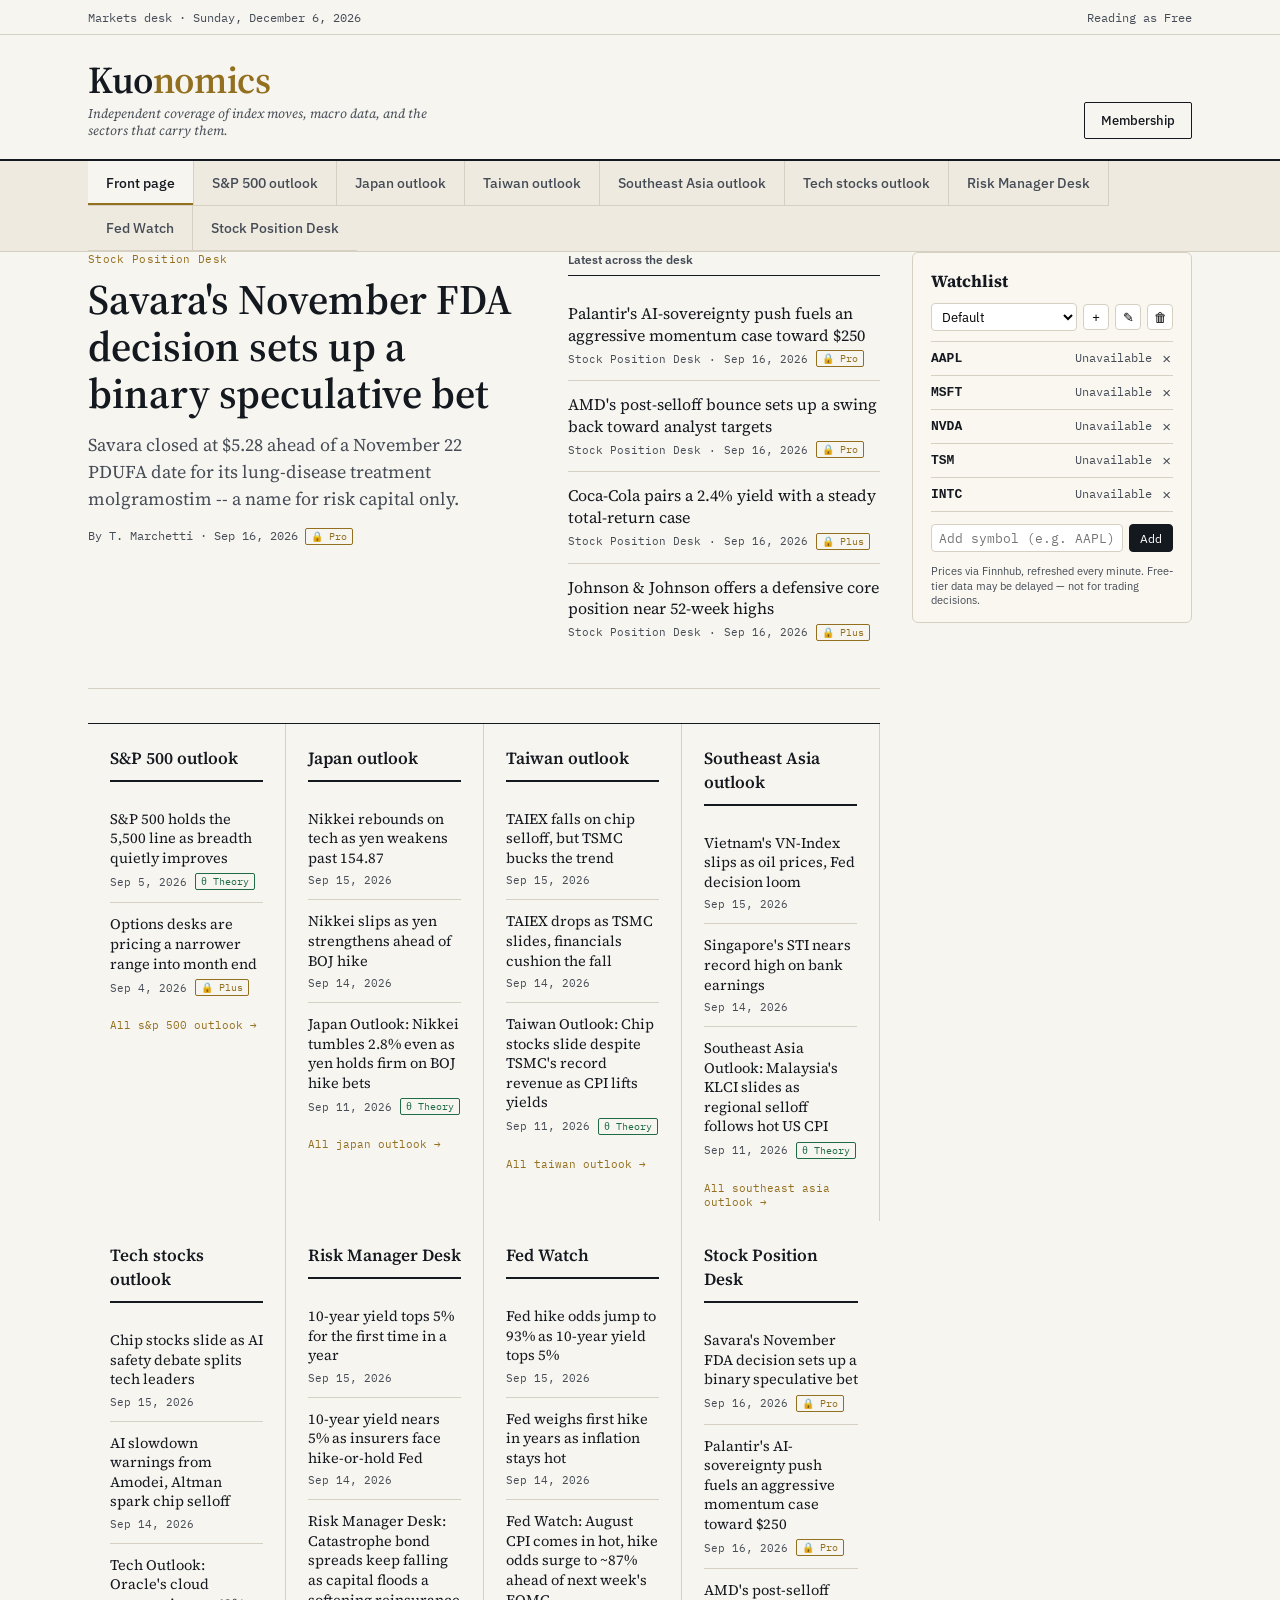
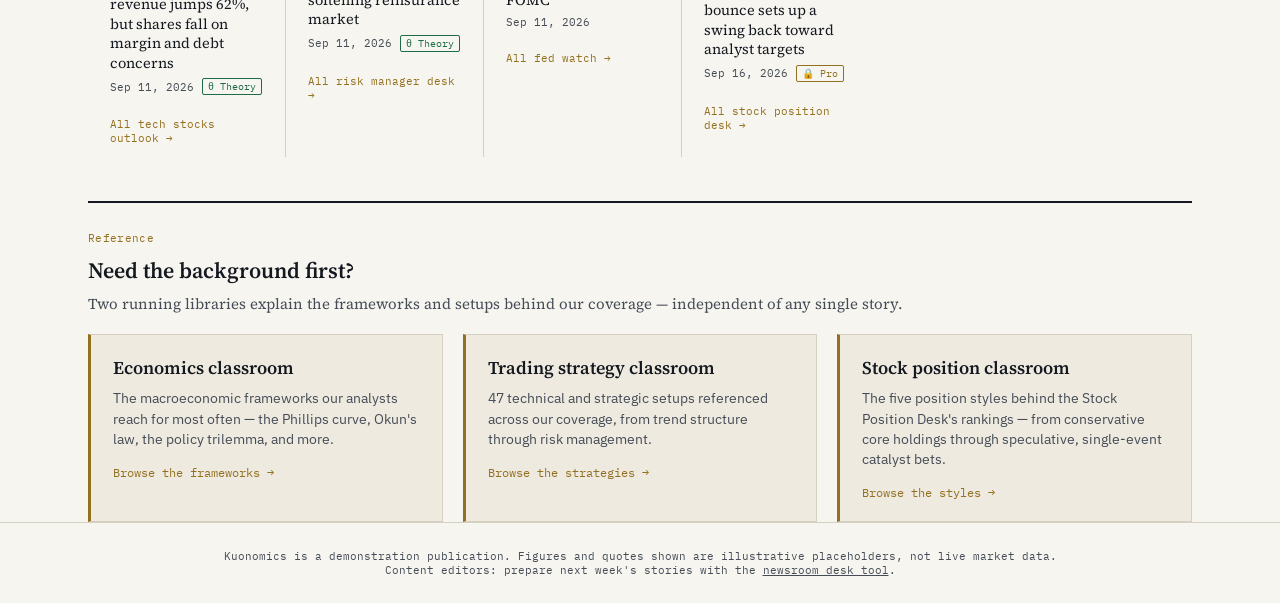
==== commit 2258d545: "stock position desk" ====
--- a/index.html
+++ b/index.html
@@ -37,6 +37,7 @@
 <script src="assets/js/config.js"></script>
 <script src="assets/js/theories.js"></script>
 <script src="assets/js/strategies.js"></script>
+<script src="assets/js/position-styles.js"></script>
 <script src="assets/js/content.js"></script>
 <script src="assets/js/utils.js"></script>
 <script src="assets/js/fed-history-data.js"></script>
--- a/assets/css/styles.css
+++ b/assets/css/styles.css
@@ -326,7 +326,7 @@
   .classroom-promo-head{margin-bottom:20px;}
   .classroom-promo-head h3{font-family:var(--font-serif); font-size:22px; font-weight:600; margin:0 0 8px;}
   .classroom-promo-head p{font-family:var(--font-serif); font-size:15px; color:var(--ink-soft); max-width:none; margin:0;}
-  .classroom-promo-cards{display:grid; grid-template-columns:1fr 1fr; gap:20px;}
+  .classroom-promo-cards{display:grid; grid-template-columns:1fr 1fr 1fr; gap:20px;}
   .classroom-promo-card{
     border:1px solid var(--rule); border-left:3px solid var(--gold);
     background:var(--paper-dim); padding:20px 22px; cursor:pointer;
@@ -335,6 +335,9 @@
   .classroom-promo-card h4{font-family:var(--font-serif); font-size:18px; font-weight:600; margin:0 0 8px;}
   .classroom-promo-card p{font-family:var(--font-sans); font-size:13.5px; color:var(--ink-soft); line-height:1.5; margin:0 0 12px;}
   .classroom-promo-link{font-family:var(--font-mono); font-size:11.5px; color:var(--gold);}
+  @media (max-width:960px){
+    .classroom-promo-cards{grid-template-columns:1fr 1fr;}
+  }
   @media (max-width:720px){
     .classroom-promo-cards{grid-template-columns:1fr;}
   }
@@ -603,50 +606,51 @@
 }
 
 /* ---- Stock Position Desk ---- */
-.risk-tag{
+/* One badge color per position style — conservative/income read as
+   low-risk (green), swing as moderate (gold), momentum as elevated
+   risk (outlined red), catalyst as the highest, binary risk (filled
+   red) — same green/gold/red convention the rest of the site uses. */
+.style-tag{
   display:inline-flex; align-items:center; gap:4px;
   font-family:var(--font-mono); font-size:10px;
   border-radius:2px; padding:1px 5px; white-space:nowrap;
 }
-.risk-tag.risk-conservative{ color:var(--gain); border:1px solid var(--gain); }
-.risk-tag.risk-moderate{ color:var(--gold); border:1px solid var(--gold); }
-.risk-tag.risk-aggressive{ color:var(--loss); border:1px solid var(--loss); }
-.risk-tag.risk-speculative{ color:var(--paper); background:var(--loss); border:1px solid var(--loss); }
-
-.style-tag{
-  display:inline-flex; align-items:center;
-  font-family:var(--font-mono); font-size:10px;
-  color:var(--ink-soft); border:1px solid var(--rule); border-radius:2px;
-  padding:1px 5px; white-space:nowrap;
-}
-
-.position-panel{
-  margin:22px 0 28px; padding:20px 22px; background:var(--paper-dim);
+.style-tag.style-core{ color:var(--gain); border:1px solid var(--gain); }
+.style-tag.style-income{ color:var(--gain); border:1px solid var(--gain); }
+.style-tag.style-swing{ color:var(--gold); border:1px solid var(--gold); }
+.style-tag.style-momentum{ color:var(--loss); border:1px solid var(--loss); }
+.style-tag.style-catalyst{ color:var(--paper); background:var(--loss); border:1px solid var(--loss); }
+
+.position-disclaimer{
+  margin:0 0 20px; font-size:11px; color:var(--ink-soft); line-height:1.5;
+}
+
+/* Weekly rankings grid — five cards, one per position style, each a
+   simple ranked table the site owner fills in from their own
+   analysis (state.rankings). */
+.ranking-grid{
+  display:grid; grid-template-columns:repeat(auto-fit, minmax(210px, 1fr));
+  gap:16px; margin-bottom:8px;
+}
+.ranking-card{
   border:1px solid var(--rule); border-left:3px solid var(--gold);
-}
-.position-panel-head{
-  display:flex; align-items:flex-start; justify-content:space-between;
-  flex-wrap:wrap; gap:10px; margin-bottom:14px;
-}
-.position-ticker{
-  font-family:var(--font-mono); font-size:17px; font-weight:600; color:var(--ink);
-  margin-right:8px;
-}
-.position-company{
-  font-family:var(--font-sans); font-size:13px; color:var(--ink-soft);
-}
-.position-tags{ display:flex; gap:6px; flex-wrap:wrap; }
-.position-stats{
-  display:flex; gap:28px; flex-wrap:wrap; margin-bottom:6px;
-  padding-bottom:14px; border-bottom:1px solid var(--rule);
-}
-.position-stat{ display:flex; flex-direction:column; gap:2px; }
-.position-stat .stat-label{
-  font-family:var(--font-mono); font-size:10px; letter-spacing:0.03em;
-  text-transform:uppercase; color:var(--ink-soft);
-}
-.position-stat .stat-value{ font-family:var(--font-sans); font-size:15px; font-weight:600; color:var(--ink); }
-.position-disclaimer{
-  margin:10px 0 0; font-size:11px; color:var(--ink-soft); line-height:1.5; font-style:italic;
-}
-p.position-disclaimer{ margin:0 0 20px; font-style:normal; }
+  background:var(--paper-dim); padding:16px 16px 10px;
+}
+.ranking-card-head{
+  display:flex; flex-direction:column; align-items:flex-start; gap:6px;
+  margin-bottom:12px; padding-bottom:10px; border-bottom:1px solid var(--rule);
+}
+.ranking-meta{ font-family:var(--font-mono); font-size:10px; color:var(--ink-soft); }
+.ranking-table{ width:100%; border-collapse:collapse; }
+.ranking-table td{
+  font-family:var(--font-sans); font-size:13px; color:var(--ink);
+  padding:7px 4px; vertical-align:top; border-bottom:1px solid var(--rule);
+}
+.ranking-table tr:last-child td{ border-bottom:none; }
+.rank-num{
+  font-family:var(--font-mono); font-size:12px; color:var(--ink-soft);
+  width:20px;
+}
+.rank-ticker{ font-family:var(--font-mono); font-weight:600; white-space:nowrap; }
+.rank-company{ color:var(--ink-soft); }
+.rank-note{ display:block; font-size:11.5px; color:var(--ink-soft); font-style:italic; margin-top:2px; }
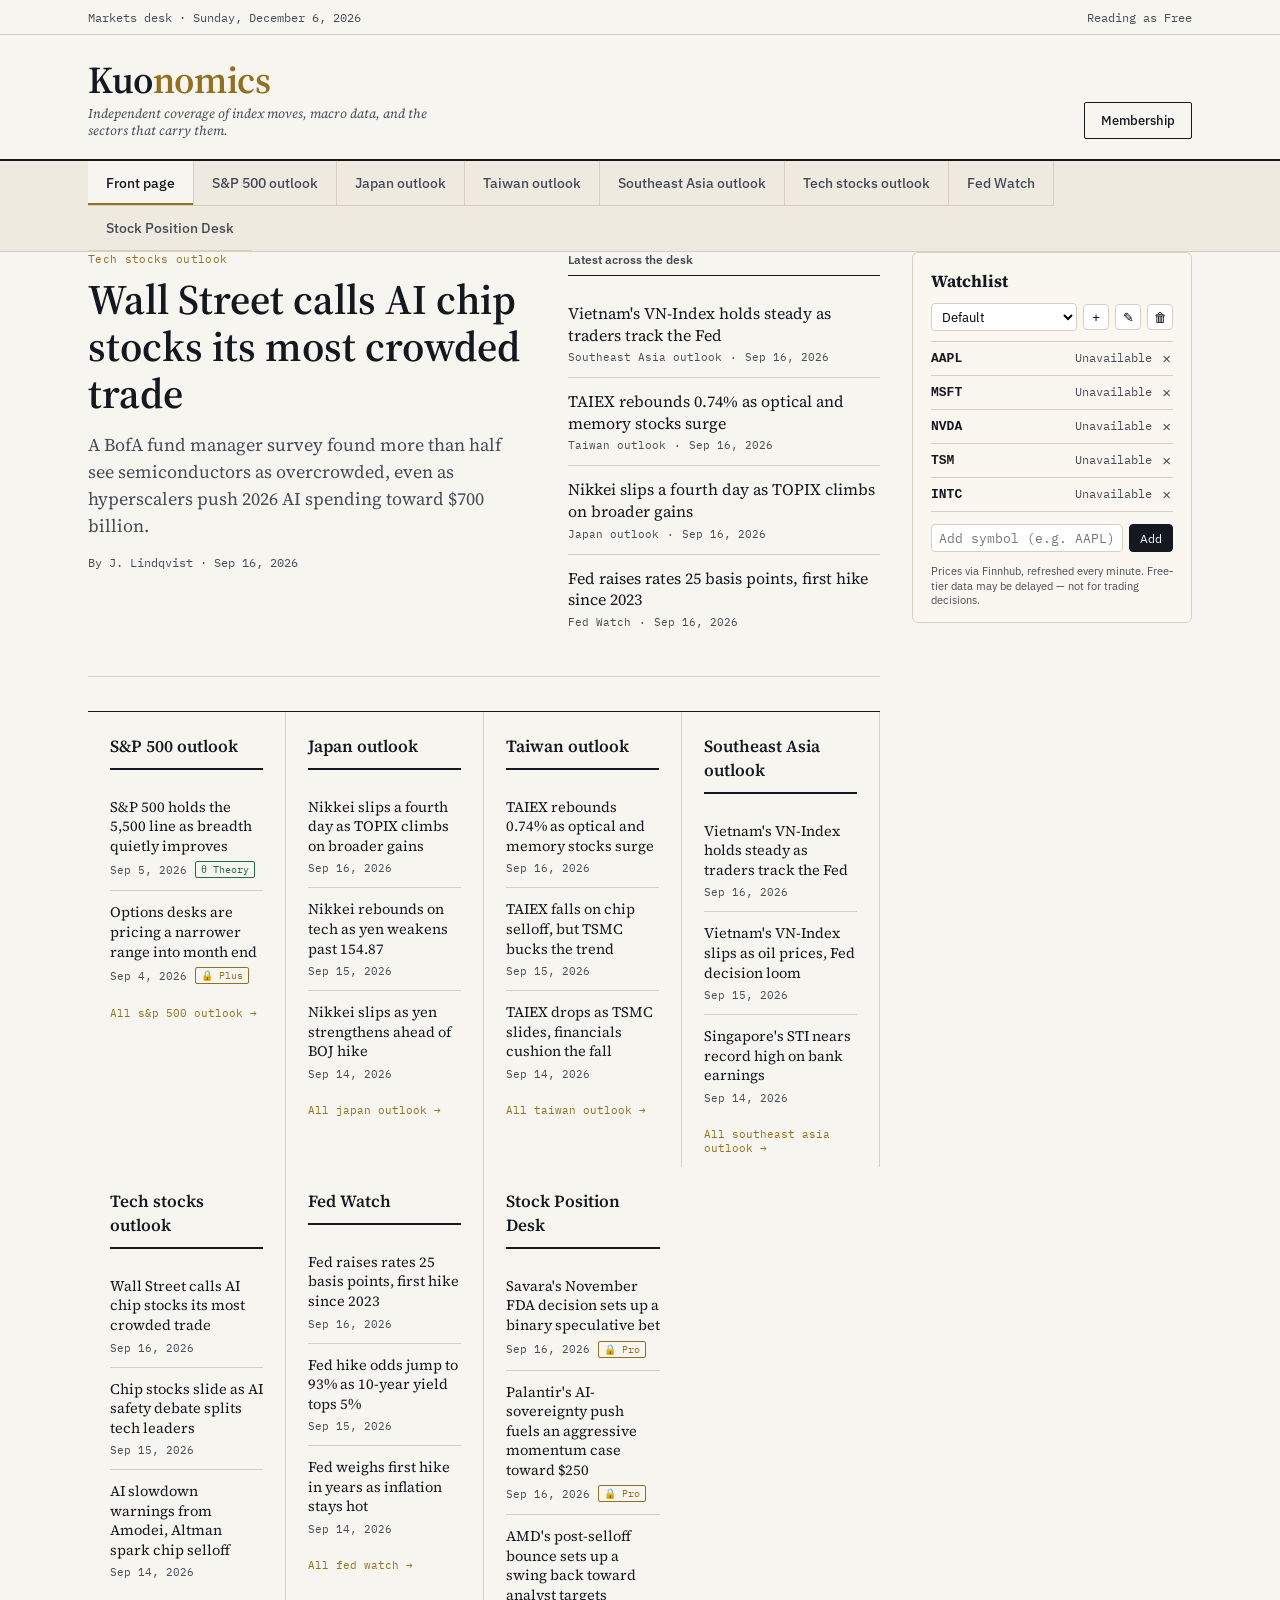
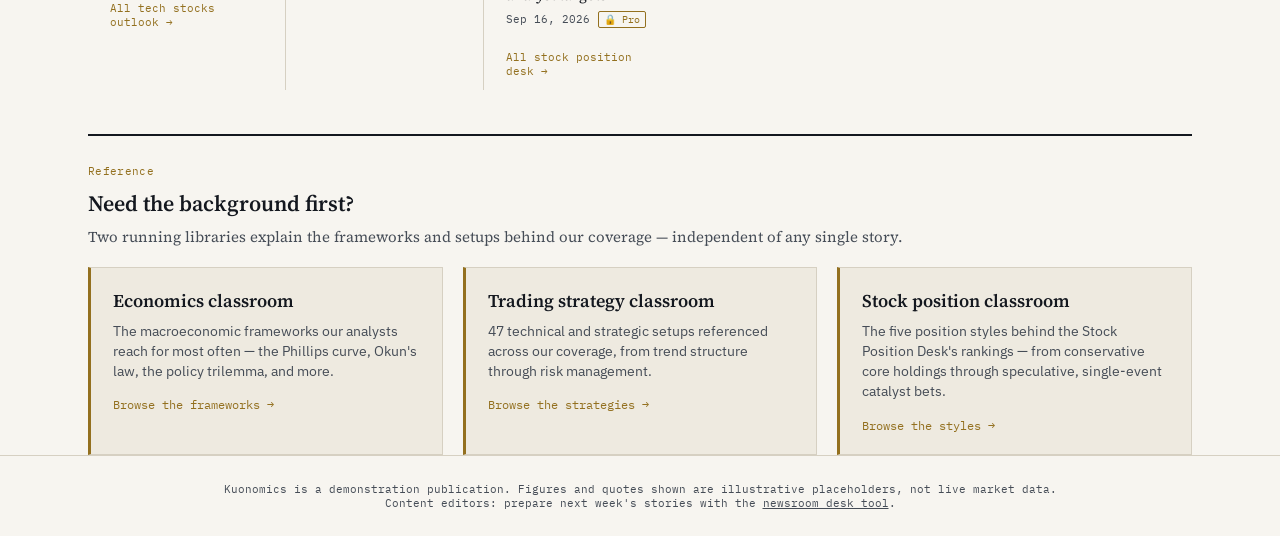
==== commit 1f7b66b6: "remove risk manager desk" ====
--- a/index.html
+++ b/index.html
@@ -43,7 +43,6 @@
 <script src="assets/js/fed-history-data.js"></script>
 <script src="assets/js/sp500-history-data.js"></script>
 <script src="assets/js/market-history-data.js"></script>
-<script src="assets/js/credit-spread-history-data.js"></script>
 <script src="assets/js/charts.js"></script>
 <script src="assets/js/watchlist.js"></script>
 <script src="assets/js/render.js"></script>
